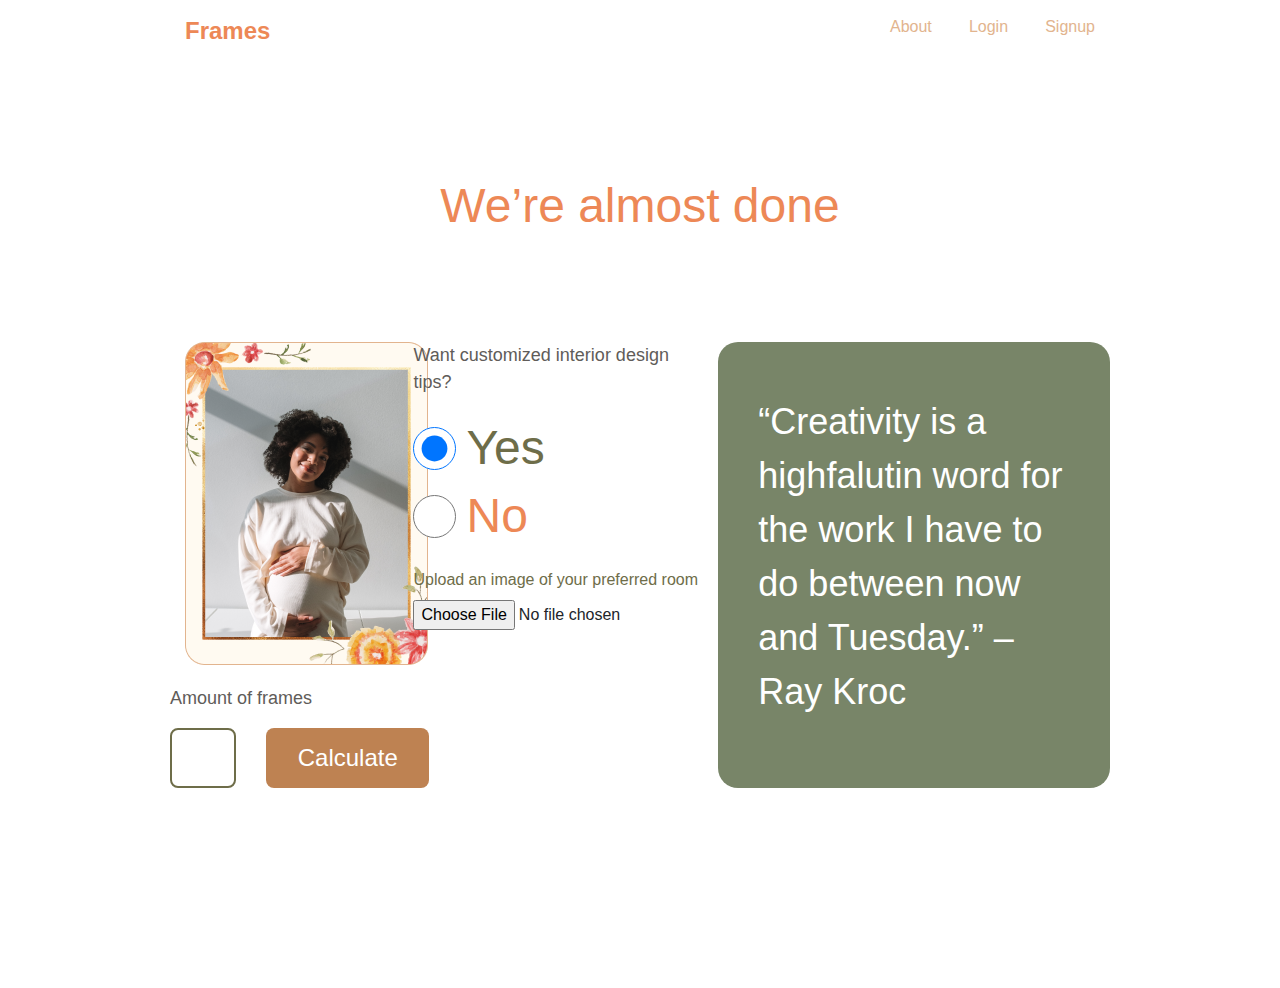
==== cart.html @ 357e9f80 "finished styling checkout button" ====
<!DOCTYPE html>
<html lang="en">
<head>
    <meta charset="UTF-8">
    <meta http-equiv="X-UA-Compatible" content="IE=edge">
    <meta name="viewport" content="width=device-width, initial-scale=1.0">
    <!-- SITE ICON -->
    <link rel="icon" href="./images/logo/Gallery-icon.png" type="image/x-icon">
    <!-- CSS -->
    <link rel="stylesheet" href="https://stackpath.bootstrapcdn.com/bootstrap/4.3.1/css/bootstrap.min.css" integrity="sha384-ggOyR0iXCbMQv3Xipma34MD+dH/1fQ784/j6cY/iJTQUOhcWr7x9JvoRxT2MZw1T" crossorigin="anonymous">
    <link rel="stylesheet" href="./css/cart.css">
    <!-- JS -->
    <script src="https://cdn.jsdelivr.net/npm/bootstrap@5.0.2/dist/js/bootstrap.bundle.min.js" integrity="sha384-MrcW6ZMFYlzcLA8Nl+NtUVF0sA7MsXsP1UyJoMp4YLEuNSfAP+JcXn/tWtIaxVXM" crossorigin="anonymous"></script>
    <script src="https://code.jquery.com/jquery-3.6.0.js" integrity="sha256-H+K7U5CnXl1h5ywQfKtSj8PCmoN9aaq30gDh27Xc0jk=" crossorigin="anonymous"></script>
    <script src="./js/main.js"></script>
    <script src="./js/cart.js"></script>
    <title>Frames</title>
</head>
<body>
    <!-- Header -->
    <div class="container-fluid header">
        <!-- Logo -->
        <div class="row">
            <div class="col-md-9" id="logo">
                <h5>Frames</h5>
            </div>
            <!-- Menu -->
            <div class="col-md-3 menu">
                <ul id="menu">
                    <li>About</li>
                    <li>Login</li>
                    <li>Signup</li>
                </ul>
            </div>
        </div>
    </div>

    <!-- Body -->
    <div class="container-fluid body">
        <p id="heading">We’re almost done</p>
        <!-- content -->
        <div class="container content">
            <div class="row">
                <div class="col-md-7">
                        <form action="#" id="calculate">
                            <div class="container-fluid form">
                                <!-- Image and radio -->
                                <div class="row img-container">
                                    <!-- First column -->
                                    <div class="col-md-5" id="image">
                                        <img src="./images/frame-mockup.png" alt="frame">
                                    </div>
                                    <!-- Second column -->
                                    <div class="col-md-7">
                                        <p id="paragraph">Want customized interior design tips?</p>
                                        <div class="radio-buttons">
                                            <!-- Yes -->
                                            <div class="radio form-group">
                                                <label class="radio-label" id="yes">
                                                    <input class="form-control with-gap" type="radio" name="extra" value="yes" checked id="yes">
                                                    <span>Yes</span>
                                                </label>
                                            </div>
                                            <!-- No -->
                                            <div class="radio form-group">
                                                <label class="radio-label" id="no">
                                                    <input class="form-control" type="radio" name="extra" value="no" id="medium">
                                                    <span>No</span>
                                                </label>
                                            </div>
                                            <!-- select image -->
                                            <div class="mb-3">
                                                <label for="formFile" class="form-label">Upload an image of your preferred room</label>
                                                <input type="file" id="formFile">
                                            </div>
                                        </div>
                                    </div>
                                </div>
                                <!-- Calculate -->
                                <div class="row">
                                    <div class="container calculate">
                                        <p id="paragraph">Amount of frames</p>
                                        <div class="row">
                                            <div class="col-md-2">
                                                <input type="number" name="amount" id="amount">
                                            </div>
                                            <div class="col-md-4">
                                                <button class="btn btn-calculate">Calculate</button>
                                            </div>
                                            <div class="col-md-6">
                                                <button class="btn btn-checkout">Checkout</button>
                                            </div>
                                        </div>
                                    </div>
                                </div>
                            </div>
                        </form>
                </div>
                <div class="col-md-5 quote-card">
                    <p>“Creativity is a highfalutin word for the work I have to do between now and Tuesday.” –Ray Kroc</p>
                </div>
            </div>
        </div>
    </div>
</body>
</html>
---- css/cart.css ----
/* Default Fonts */
*{
    font-family: -apple-system, BlinkMacSystemFont, 'Segoe UI', Roboto, Oxygen, Ubuntu, Cantarell, 'Open Sans', 'Helvetica Neue', sans-serif;
    margin: 0;
    padding: 0;
}

/* Default styles */
:root{
    --color-pancho: #E2B48E;
    --color-crusta: #ED8856;
    --color-twine: #BE8252;
    --color-hemlock: #6E6D49;
    --color-camouflage-green: #788568;
    --color-gray: #605C59;
}

body{
    padding-left: 170px;
    padding-right: 170px;
}

/* ########## HEADER ######### */
.header{
    height: 70px;
    display: grid;
    align-content: center;
}

/* logo */
#logo{
    display: flex;
    align-items: center;
}

#logo h5{
    font-size: 24px;
    color: var(--color-crusta);
    font-weight: bold;
}

/* menu */
#menu{
    display: flex;
    justify-content: space-between;
    flex-direction: row;
    list-style: none;
    color: var(--color-pancho);
}

#menu li{
    cursor: pointer;
}

#menu li:hover{
    border-bottom: var(--color-crusta) solid 2px;
}

/* ###### BODY ###### */
.body{
    margin-top: 100px;
}

#heading{
    color: var(--color-crusta);
    text-align: center;
    font-size: 48px;
}

/* content */
.content{
    margin-top: 100px;
    padding: 0;
    margin-left: 0;
    margin-right: 0;
    margin-bottom: 200px;
}

/* form */
.form{
    margin: 0 !important;
    padding: 0;
}

/* image and radio container */
.img-container{
    padding: 0;
}

/* calculate */
.calculate{
    margin-top: 20px;
    padding: 0;
}

/* amount */
#amount{
    width: 100%;
    height: 60px;
    border-radius: 8px;
    border-style: solid;
    border-color: var(--color-hemlock);
    color: var(--color-hemlock);
    font-size: 24px;
}

#amount:focus{
    outline: none;
}

/* calculate button */
.btn-calculate{
    width: 100%;
    height: 60px;
    font-size: 24px;
    display: flex;
    justify-content: center;
    align-items: center;
    border-radius: 8px;
    background-color: var(--color-twine);
    color: white;
}

.btn-checkout{
    width: 50%;
    height: 60px;
    font-size: 24px;
    display: flex;
    justify-content: center;
    align-items: center;
    border-radius: 8px;
    background-color: var(--color-crusta);
    color: white;
    display: none;
}

.btn-calculate:hover{
    color: white;
    background-color: var(--color-crusta);
}

.btn-checkout:hover{
    color: white;
    background-color: var(--color-twine);
}

/* radio label */
.radio-label{
    display: flex;
    justify-content: flex-start;
    align-items: center;
    width: 100%;
    gap: 10px;
}

label:first-child input[type=radio] {
    width: 43px;
    height: 43px;
}

#yes{
    font-size: 48px;
    color: var(--color-hemlock);
}

#no{
    font-size: 48px;
    color: var(--color-crusta);
    margin-top: -20px;
}

/* paragraph */
#paragraph{
    font-size: 18px;
    color: var(--color-gray);
}

/* form label */
.form-label{
    color: var(--color-hemlock);
}

/* quote card */
.quote-card{
    background-color: var(--color-camouflage-green);
    color: white;
    font-size: 36px;
    border-radius: 20px;
    display: flex;
    justify-content: center;
    align-items: center;
    padding: 40px;
}
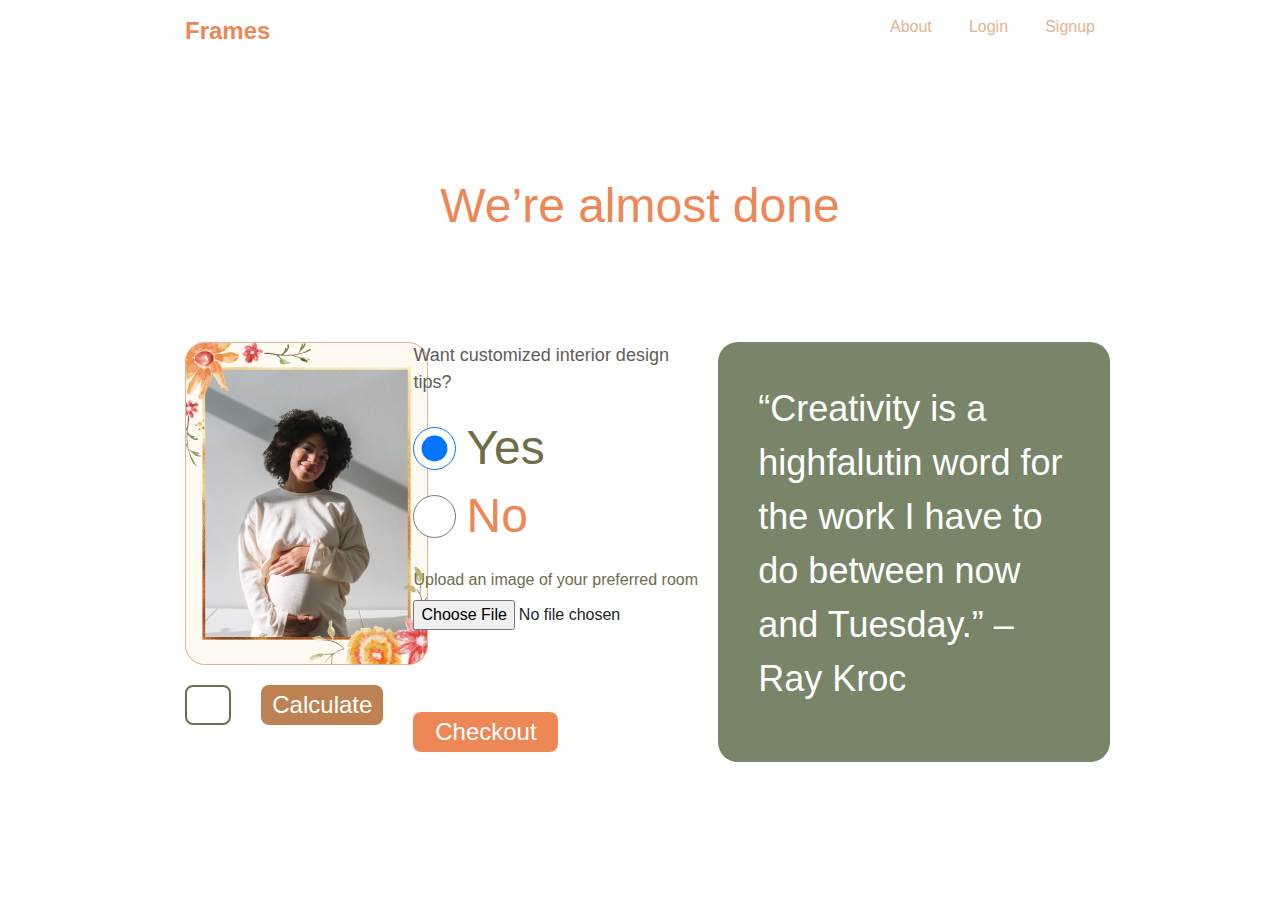
==== commit 366ec601: "Merge pull request #9 from Victor-203/ft-customtemplate" ====
--- a/cart.html
+++ b/cart.html
@@ -13,7 +13,6 @@
     <script src="https://cdn.jsdelivr.net/npm/bootstrap@5.0.2/dist/js/bootstrap.bundle.min.js" integrity="sha384-MrcW6ZMFYlzcLA8Nl+NtUVF0sA7MsXsP1UyJoMp4YLEuNSfAP+JcXn/tWtIaxVXM" crossorigin="anonymous"></script>
     <script src="https://code.jquery.com/jquery-3.6.0.js" integrity="sha256-H+K7U5CnXl1h5ywQfKtSj8PCmoN9aaq30gDh27Xc0jk=" crossorigin="anonymous"></script>
     <script src="./js/main.js"></script>
-    <script src="./js/cart.js"></script>
     <title>Frames</title>
 </head>
 <body>
@@ -44,11 +43,20 @@
                 <div class="col-md-7">
                         <form action="#" id="calculate">
                             <div class="container-fluid form">
-                                <!-- Image and radio -->
-                                <div class="row img-container">
+                                <div class="row">
                                     <!-- First column -->
-                                    <div class="col-md-5" id="image">
+                                    <div class="col-md-5">
                                         <img src="./images/frame-mockup.png" alt="frame">
+                                        <div class="container calculate">
+                                            <div class="row">
+                                                <div class="col-md-4">
+                                                    <input type="number" name="amount" id="amount">
+                                                </div>
+                                                <div class="col-md-8">
+                                                    <button class="btn btn-calculate">Calculate</button>
+                                                </div>
+                                            </div>
+                                        </div>
                                     </div>
                                     <!-- Second column -->
                                     <div class="col-md-7">
@@ -73,23 +81,7 @@
                                                 <label for="formFile" class="form-label">Upload an image of your preferred room</label>
                                                 <input type="file" id="formFile">
                                             </div>
-                                        </div>
-                                    </div>
-                                </div>
-                                <!-- Calculate -->
-                                <div class="row">
-                                    <div class="container calculate">
-                                        <p id="paragraph">Amount of frames</p>
-                                        <div class="row">
-                                            <div class="col-md-2">
-                                                <input type="number" name="amount" id="amount">
-                                            </div>
-                                            <div class="col-md-4">
-                                                <button class="btn btn-calculate">Calculate</button>
-                                            </div>
-                                            <div class="col-md-6">
-                                                <button class="btn btn-checkout">Checkout</button>
-                                            </div>
+                                            <button class="btn btn-checkout">Checkout</button>
                                         </div>
                                     </div>
                                 </div>
--- a/css/cart.css
+++ b/css/cart.css
@@ -73,17 +73,11 @@
     padding: 0;
     margin-left: 0;
     margin-right: 0;
-    margin-bottom: 200px;
 }
 
 /* form */
 .form{
     margin: 0 !important;
-    padding: 0;
-}
-
-/* image and radio container */
-.img-container{
     padding: 0;
 }
 
@@ -96,12 +90,11 @@
 /* amount */
 #amount{
     width: 100%;
-    height: 60px;
+    height: 40px;
     border-radius: 8px;
     border-style: solid;
     border-color: var(--color-hemlock);
     color: var(--color-hemlock);
-    font-size: 24px;
 }
 
 #amount:focus{
@@ -111,7 +104,7 @@
 /* calculate button */
 .btn-calculate{
     width: 100%;
-    height: 60px;
+    height: 40px;
     font-size: 24px;
     display: flex;
     justify-content: center;
@@ -123,7 +116,7 @@
 
 .btn-checkout{
     width: 50%;
-    height: 60px;
+    height: 40px;
     font-size: 24px;
     display: flex;
     justify-content: center;
@@ -131,17 +124,12 @@
     border-radius: 8px;
     background-color: var(--color-crusta);
     color: white;
-    display: none;
+    margin-top: 82px;
 }
 
 .btn-calculate:hover{
     color: white;
     background-color: var(--color-crusta);
-}
-
-.btn-checkout:hover{
-    color: white;
-    background-color: var(--color-twine);
 }
 
 /* radio label */
@@ -190,5 +178,4 @@
     justify-content: center;
     align-items: center;
     padding: 40px;
-}
-
+}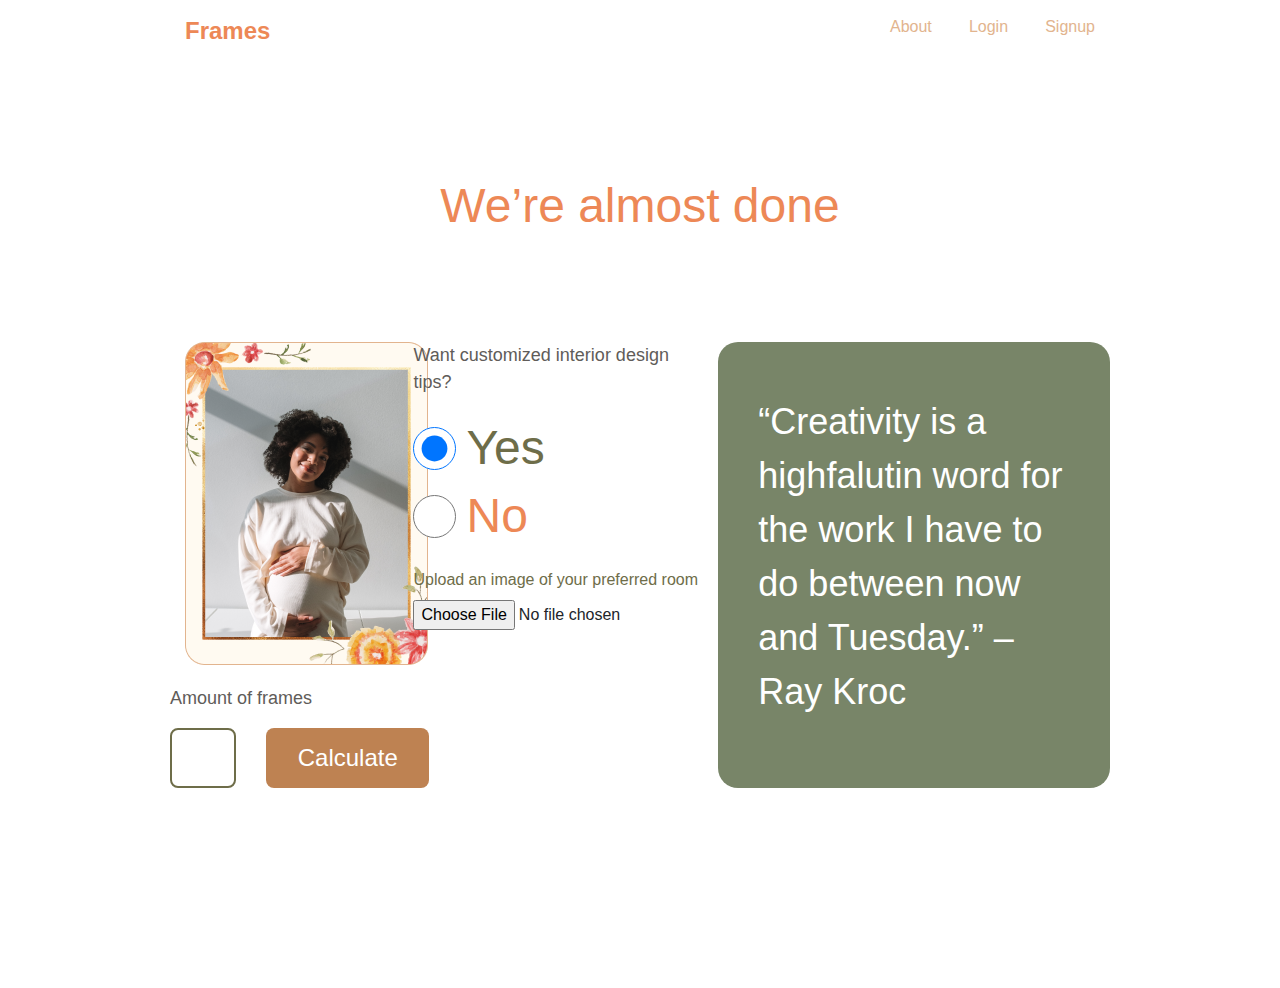
==== commit beb259fb: "Merge pull request #13 from ericwafula/ft-checkout" ====
--- a/cart.html
+++ b/cart.html
@@ -13,6 +13,7 @@
     <script src="https://cdn.jsdelivr.net/npm/bootstrap@5.0.2/dist/js/bootstrap.bundle.min.js" integrity="sha384-MrcW6ZMFYlzcLA8Nl+NtUVF0sA7MsXsP1UyJoMp4YLEuNSfAP+JcXn/tWtIaxVXM" crossorigin="anonymous"></script>
     <script src="https://code.jquery.com/jquery-3.6.0.js" integrity="sha256-H+K7U5CnXl1h5ywQfKtSj8PCmoN9aaq30gDh27Xc0jk=" crossorigin="anonymous"></script>
     <script src="./js/main.js"></script>
+    <script src="./js/cart.js"></script>
     <title>Frames</title>
 </head>
 <body>
@@ -43,20 +44,11 @@
                 <div class="col-md-7">
                         <form action="#" id="calculate">
                             <div class="container-fluid form">
-                                <div class="row">
+                                <!-- Image and radio -->
+                                <div class="row img-container">
                                     <!-- First column -->
-                                    <div class="col-md-5">
+                                    <div class="col-md-5" id="image">
                                         <img src="./images/frame-mockup.png" alt="frame">
-                                        <div class="container calculate">
-                                            <div class="row">
-                                                <div class="col-md-4">
-                                                    <input type="number" name="amount" id="amount">
-                                                </div>
-                                                <div class="col-md-8">
-                                                    <button class="btn btn-calculate">Calculate</button>
-                                                </div>
-                                            </div>
-                                        </div>
                                     </div>
                                     <!-- Second column -->
                                     <div class="col-md-7">
@@ -81,7 +73,23 @@
                                                 <label for="formFile" class="form-label">Upload an image of your preferred room</label>
                                                 <input type="file" id="formFile">
                                             </div>
-                                            <button class="btn btn-checkout">Checkout</button>
+                                        </div>
+                                    </div>
+                                </div>
+                                <!-- Calculate -->
+                                <div class="row">
+                                    <div class="container calculate">
+                                        <p id="paragraph">Amount of frames</p>
+                                        <div class="row">
+                                            <div class="col-md-2">
+                                                <input type="number" name="amount" id="amount">
+                                            </div>
+                                            <div class="col-md-4">
+                                                <button class="btn btn-calculate">Calculate</button>
+                                            </div>
+                                            <div class="col-md-6">
+                                                <button class="btn btn-checkout">Checkout</button>
+                                            </div>
                                         </div>
                                     </div>
                                 </div>
--- a/css/cart.css
+++ b/css/cart.css
@@ -73,11 +73,17 @@
     padding: 0;
     margin-left: 0;
     margin-right: 0;
+    margin-bottom: 200px;
 }
 
 /* form */
 .form{
     margin: 0 !important;
+    padding: 0;
+}
+
+/* image and radio container */
+.img-container{
     padding: 0;
 }
 
@@ -90,11 +96,12 @@
 /* amount */
 #amount{
     width: 100%;
-    height: 40px;
+    height: 60px;
     border-radius: 8px;
     border-style: solid;
     border-color: var(--color-hemlock);
     color: var(--color-hemlock);
+    font-size: 24px;
 }
 
 #amount:focus{
@@ -104,7 +111,7 @@
 /* calculate button */
 .btn-calculate{
     width: 100%;
-    height: 40px;
+    height: 60px;
     font-size: 24px;
     display: flex;
     justify-content: center;
@@ -116,7 +123,7 @@
 
 .btn-checkout{
     width: 50%;
-    height: 40px;
+    height: 60px;
     font-size: 24px;
     display: flex;
     justify-content: center;
@@ -124,12 +131,17 @@
     border-radius: 8px;
     background-color: var(--color-crusta);
     color: white;
-    margin-top: 82px;
+    display: none;
 }
 
 .btn-calculate:hover{
     color: white;
     background-color: var(--color-crusta);
+}
+
+.btn-checkout:hover{
+    color: white;
+    background-color: var(--color-twine);
 }
 
 /* radio label */
@@ -178,4 +190,5 @@
     justify-content: center;
     align-items: center;
     padding: 40px;
-}+}
+
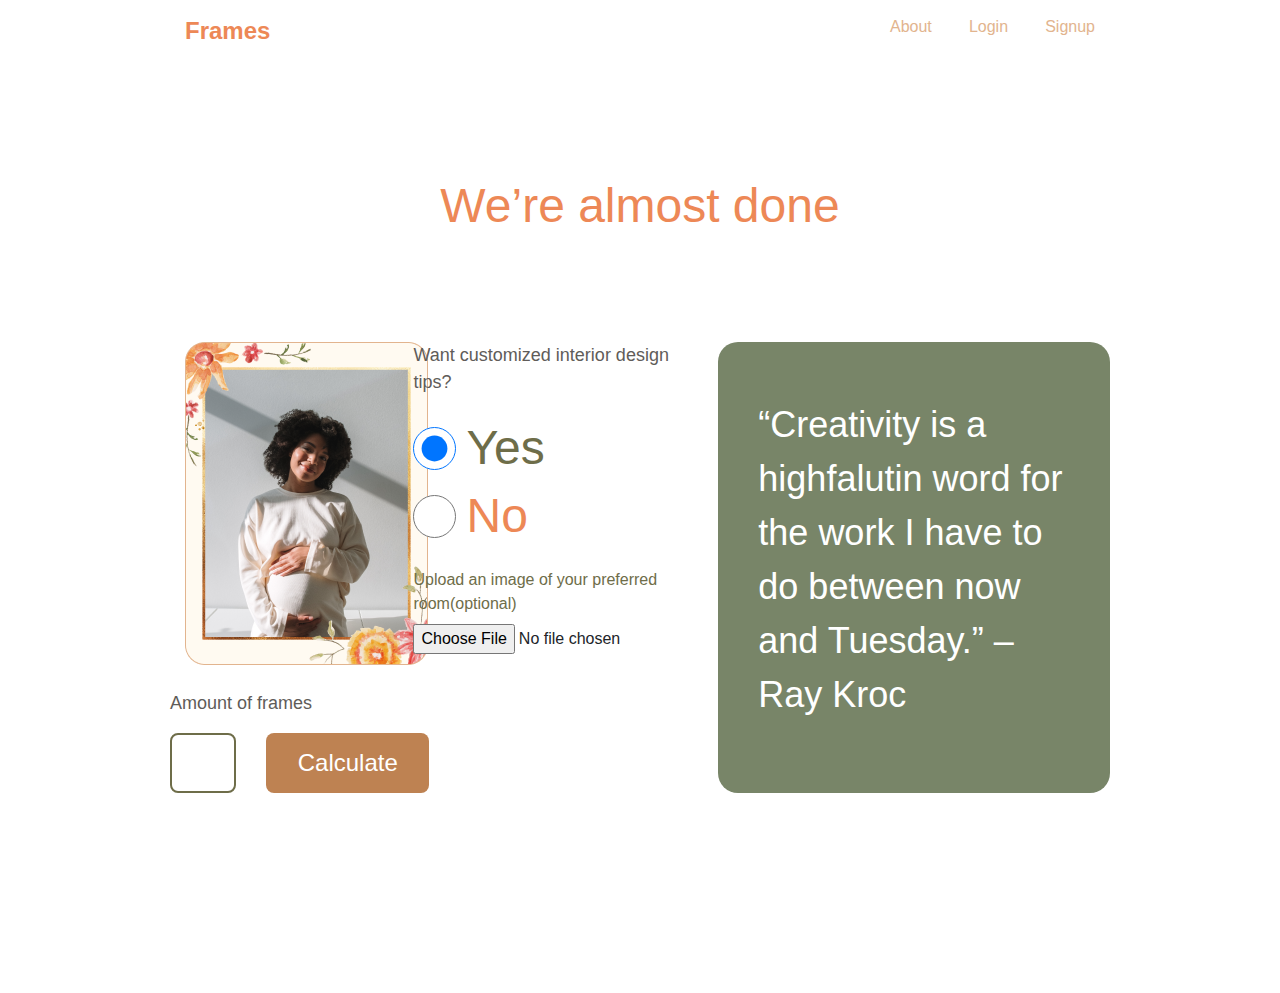
==== commit b18fa053: "linked cart-page to checkout page" ====
--- a/cart.html
+++ b/cart.html
@@ -70,7 +70,7 @@
                                             </div>
                                             <!-- select image -->
                                             <div class="mb-3">
-                                                <label for="formFile" class="form-label">Upload an image of your preferred room</label>
+                                                <label for="formFile" class="form-label">Upload an image of your preferred room(optional)</label>
                                                 <input type="file" id="formFile">
                                             </div>
                                         </div>
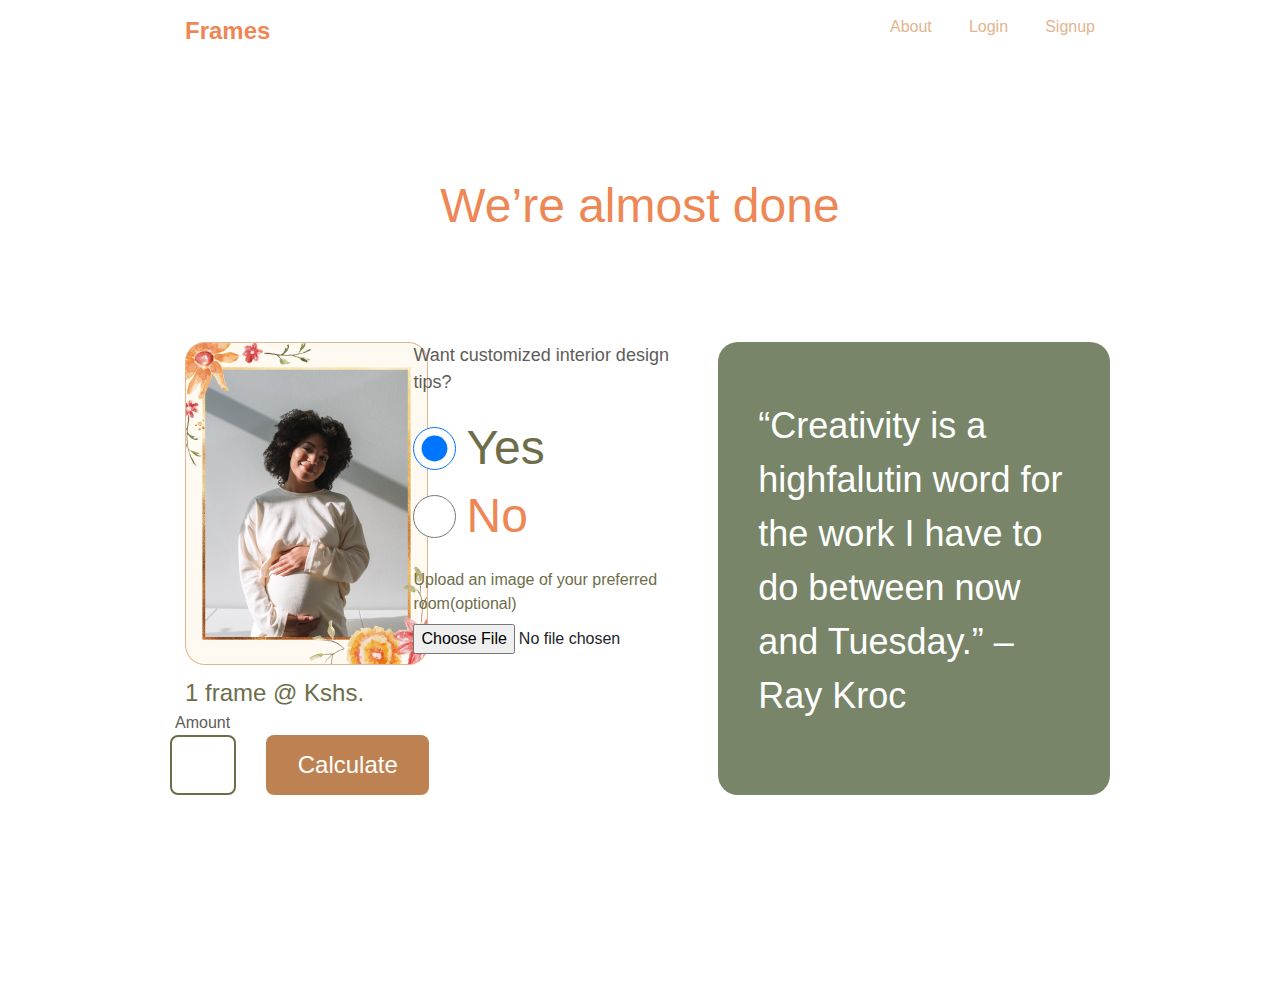
==== commit 3cfe2d37: "added styling to ammount text" ====
--- a/cart.html
+++ b/cart.html
@@ -49,6 +49,7 @@
                                     <!-- First column -->
                                     <div class="col-md-5" id="image">
                                         <img src="./images/frame-mockup.png" alt="frame">
+                                        <p id="frame-amount"> <span id="total-frames">1</span> frame<span id="plural"></span> @ Kshs. <span id="price"></span></p>
                                     </div>
                                     <!-- Second column -->
                                     <div class="col-md-7">
@@ -79,7 +80,7 @@
                                 <!-- Calculate -->
                                 <div class="row">
                                     <div class="container calculate">
-                                        <p id="paragraph">Amount of frames</p>
+                                        <p id="amount-heading">Amount</p>
                                         <div class="row">
                                             <div class="col-md-2">
                                                 <input type="number" name="amount" id="amount">
--- a/css/cart.css
+++ b/css/cart.css
@@ -108,6 +108,12 @@
     outline: none;
 }
 
+#amount-heading{
+    margin-bottom: 0px;
+    margin-left: 5px;
+    color: var(--color-gray);
+}
+
 /* calculate button */
 .btn-calculate{
     width: 100%;
@@ -192,3 +198,10 @@
     padding: 40px;
 }
 
+/* Styles the frame amount */
+#frame-amount{
+    font-size: 24px;
+    margin-top: 10px;
+    margin-bottom: -20px;
+    color: var(--color-hemlock);
+}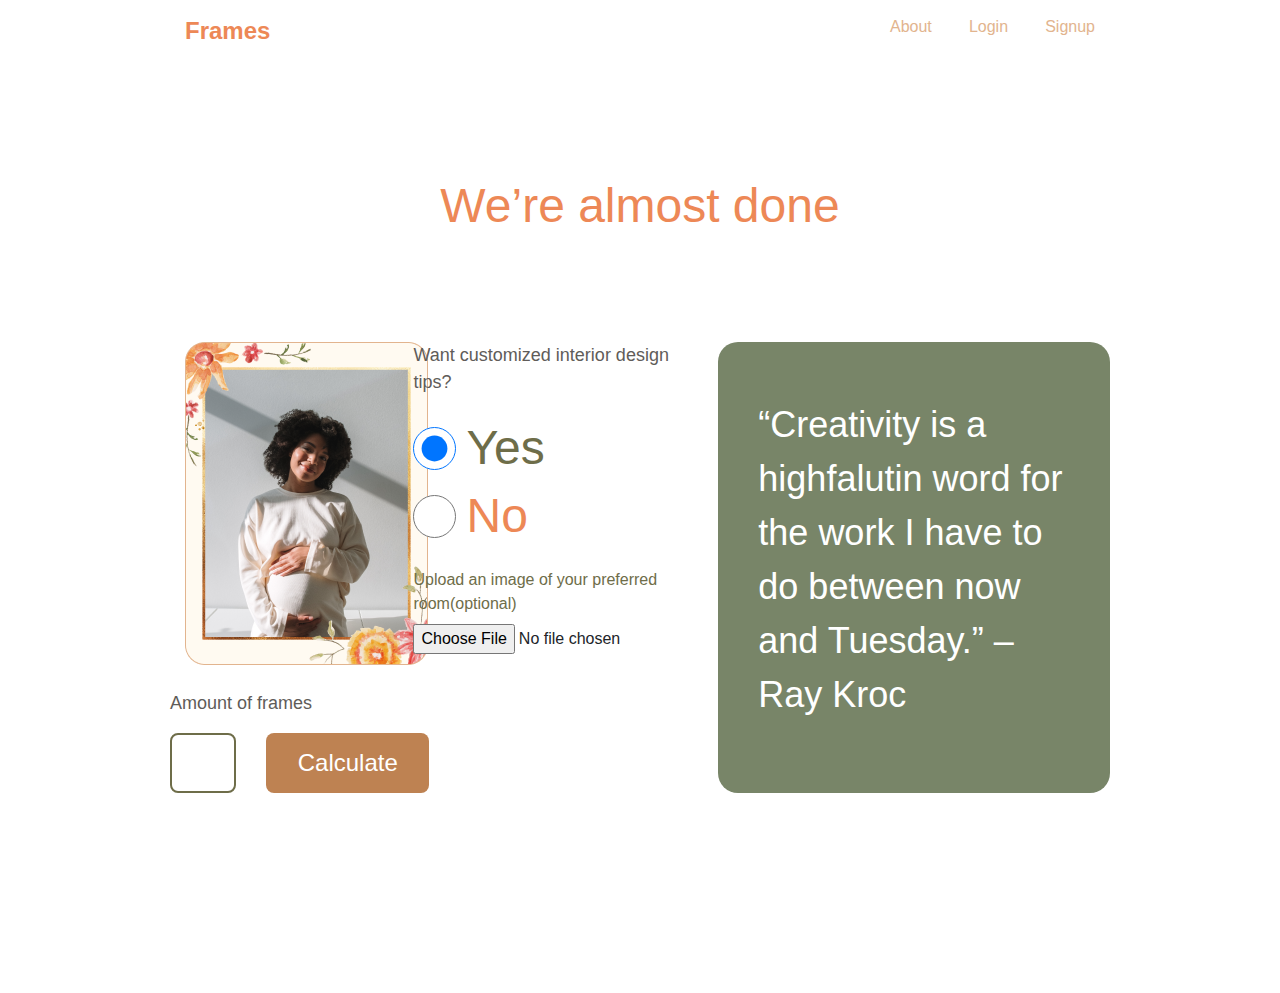
==== commit 9627e98a: "Merge pull request #16 from ericwafula/ft-checkout" ====
--- a/cart.html
+++ b/cart.html
@@ -49,7 +49,6 @@
                                     <!-- First column -->
                                     <div class="col-md-5" id="image">
                                         <img src="./images/frame-mockup.png" alt="frame">
-                                        <p id="frame-amount"> <span id="total-frames">1</span> frame<span id="plural"></span> @ Kshs. <span id="price"></span></p>
                                     </div>
                                     <!-- Second column -->
                                     <div class="col-md-7">
@@ -80,7 +79,7 @@
                                 <!-- Calculate -->
                                 <div class="row">
                                     <div class="container calculate">
-                                        <p id="amount-heading">Amount</p>
+                                        <p id="paragraph">Amount of frames</p>
                                         <div class="row">
                                             <div class="col-md-2">
                                                 <input type="number" name="amount" id="amount">
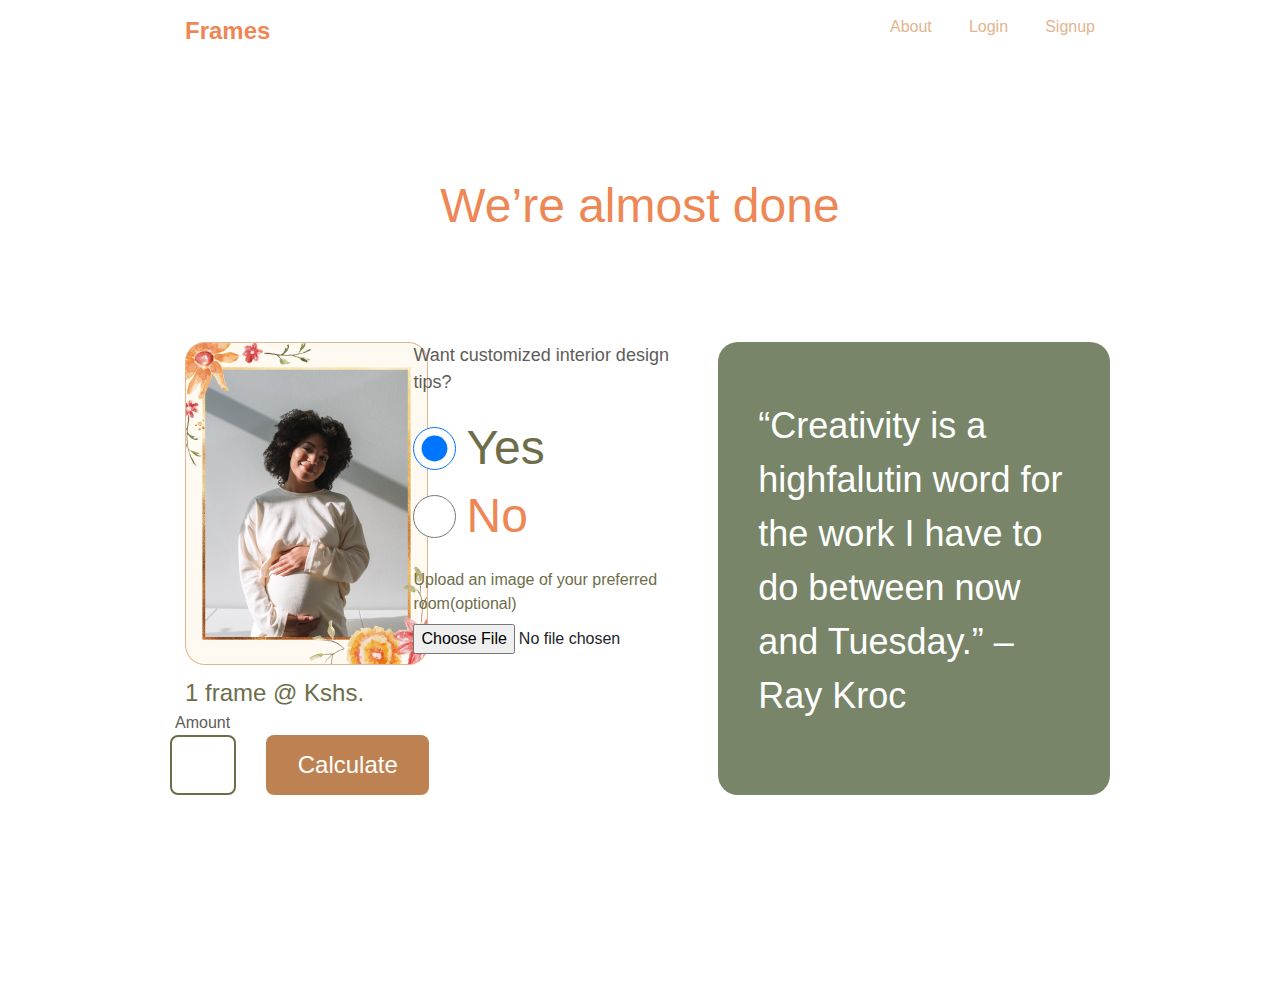
==== commit 0b52980b: "Merge pull request #17 from ericwafula/ft-cart" ====
--- a/cart.html
+++ b/cart.html
@@ -49,6 +49,7 @@
                                     <!-- First column -->
                                     <div class="col-md-5" id="image">
                                         <img src="./images/frame-mockup.png" alt="frame">
+                                        <p id="frame-amount"> <span id="total-frames">1</span> frame<span id="plural"></span> @ Kshs. <span id="price"></span></p>
                                     </div>
                                     <!-- Second column -->
                                     <div class="col-md-7">
@@ -79,7 +80,7 @@
                                 <!-- Calculate -->
                                 <div class="row">
                                     <div class="container calculate">
-                                        <p id="paragraph">Amount of frames</p>
+                                        <p id="amount-heading">Amount</p>
                                         <div class="row">
                                             <div class="col-md-2">
                                                 <input type="number" name="amount" id="amount">
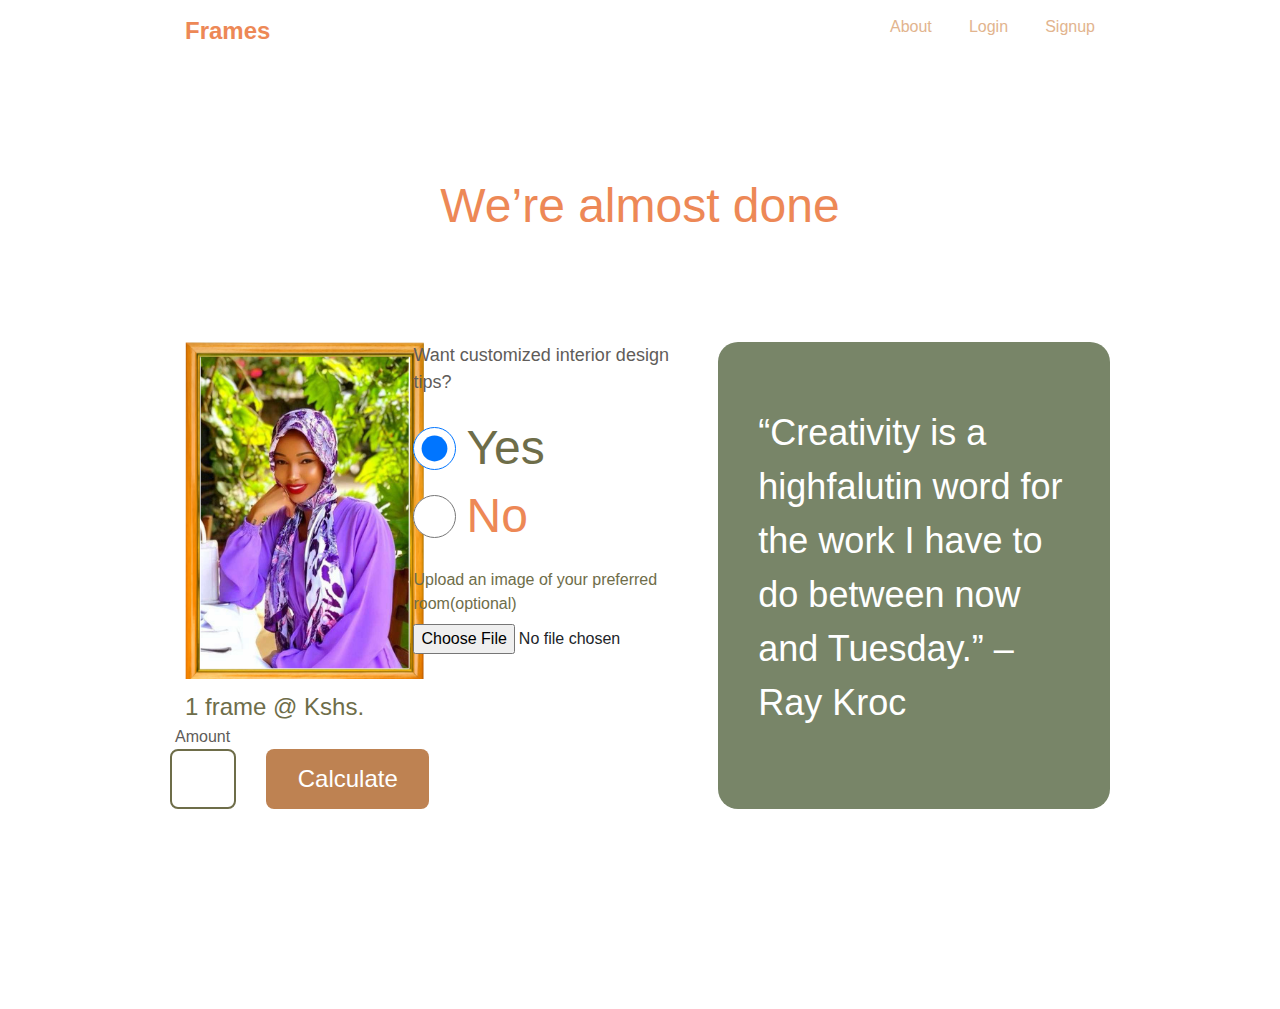
==== commit 558216d0: "added pricing" ====
--- a/cart.html
+++ b/cart.html
@@ -48,7 +48,7 @@
                                 <div class="row img-container">
                                     <!-- First column -->
                                     <div class="col-md-5" id="image">
-                                        <img src="./images/frame-mockup.png" alt="frame">
+                                        <img src="./images/huddah2.png" alt="frame">
                                         <p id="frame-amount"> <span id="total-frames">1</span> frame<span id="plural"></span> @ Kshs. <span id="price"></span></p>
                                     </div>
                                     <!-- Second column -->
